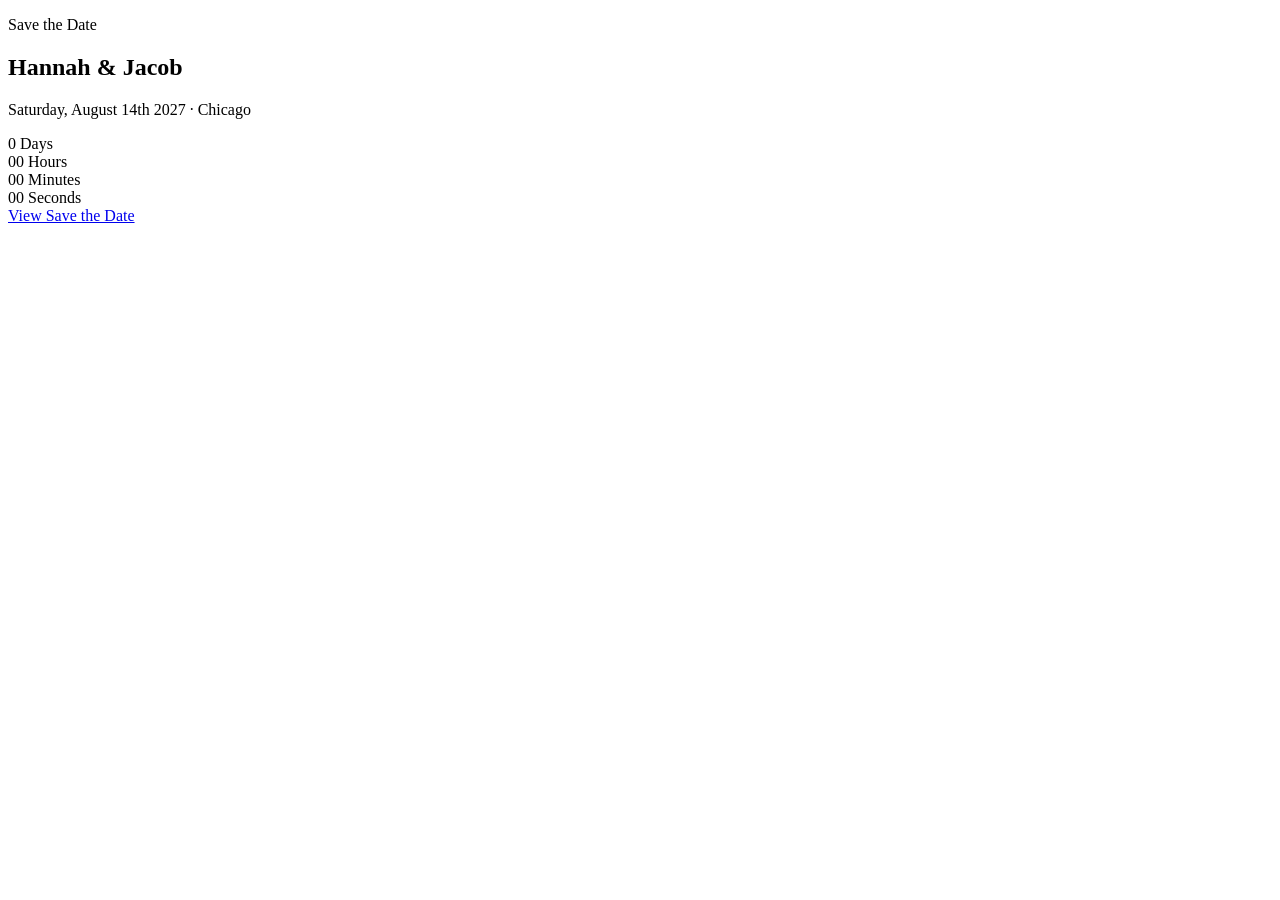
==== countdown/index.html @ 20e49d8c "hamnah" ====
<!DOCTYPE html>
<html lang="en">
  <head>
    <meta charset="UTF-8" />
    <meta name="viewport" content="width=device-width, initial-scale=1.0" />
    <title>Countdown | Hannah & Jacob</title>
    <link rel="preconnect" href="https://fonts.googleapis.com" />
    <link rel="preconnect" href="https://fonts.gstatic.com" crossorigin />
    <link
      href="https://fonts.googleapis.com/css2?family=Cormorant+Garamond:wght@400;500;600&family=Manrope:wght@400;500;600;700&display=swap"
      rel="stylesheet"
    />
    <link rel="stylesheet" href="./styles.css" />
  </head>
  <body>
    <main class="page-shell">
      <section class="hero-card">
        <p class="countdown-eyebrow">Save the Date</p>
        <h1 class="countdown-names">Hannah &amp; Jacob</h1>
        <p class="countdown-date">Saturday, August 14th 2027 &middot; Chicago</p>

        <div id="countdown" class="countdown" role="timer" aria-label="Time remaining until August 14, 2027">
          <div class="countdown-unit">
            <span class="countdown-value" data-unit="days">0</span>
            <span class="countdown-label">Days</span>
          </div>
          <div class="countdown-unit">
            <span class="countdown-value" data-unit="hours">00</span>
            <span class="countdown-label">Hours</span>
          </div>
          <div class="countdown-unit">
            <span class="countdown-value" data-unit="minutes">00</span>
            <span class="countdown-label">Minutes</span>
          </div>
          <div class="countdown-unit">
            <span class="countdown-value" data-unit="seconds">00</span>
            <span class="countdown-label">Seconds</span>
          </div>
        </div>

        <p id="countdown-arrived" class="countdown-arrived" hidden>
          The day is here.
        </p>

        <div class="actions">
          <a class="button button-primary" href="./save-the-date/">
            <span>View Save the Date</span>
          </a>
        </div>
      </section>
    </main>

    <script src="./countdown.js"></script>
  </body>
</html>
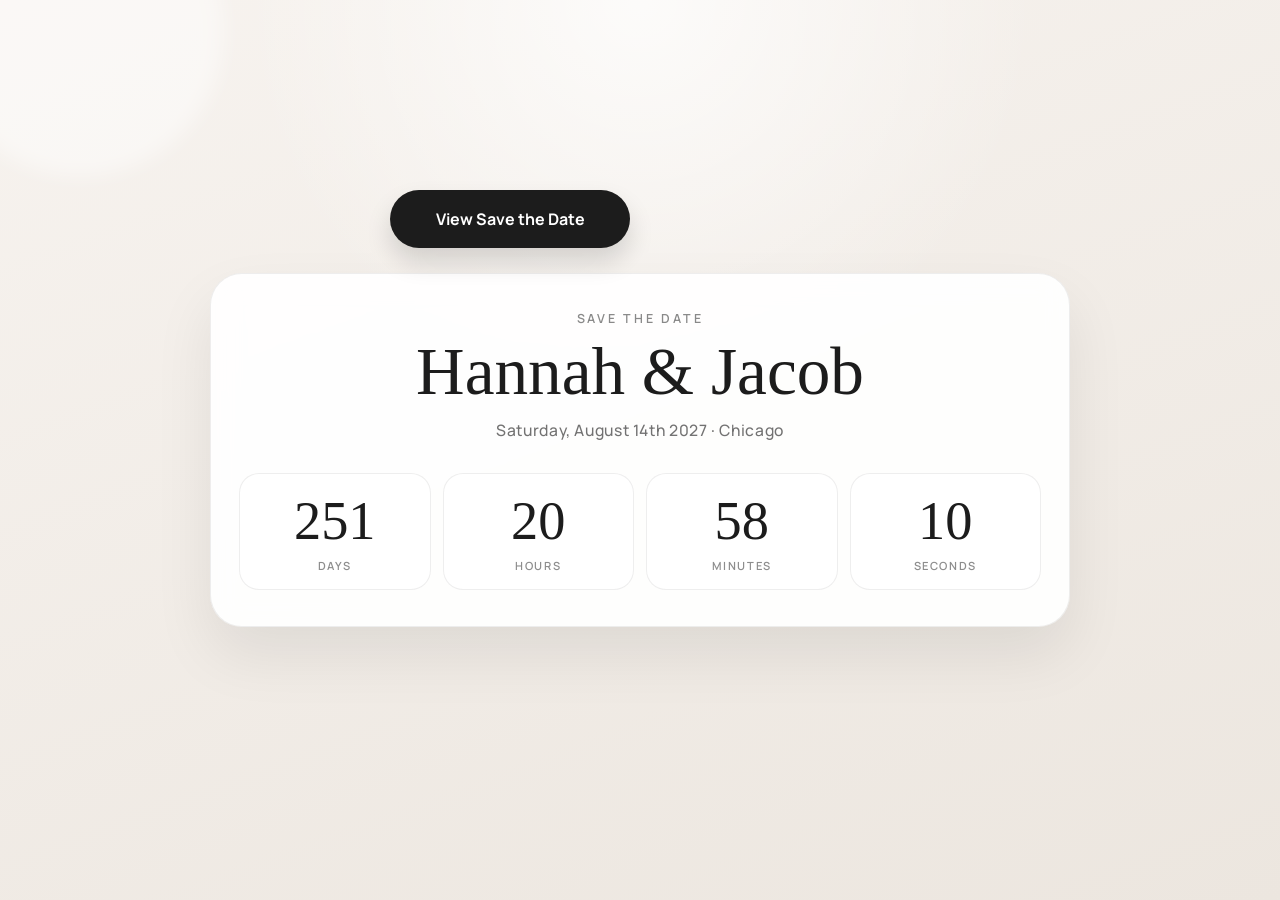
==== commit 15a211c9: "routing" ====
--- a/countdown/index.html
+++ b/countdown/index.html
@@ -10,7 +10,7 @@
       href="https://fonts.googleapis.com/css2?family=Cormorant+Garamond:wght@400;500;600&family=Manrope:wght@400;500;600;700&display=swap"
       rel="stylesheet"
     />
-    <link rel="stylesheet" href="./styles.css" />
+    <link rel="stylesheet" href="../styles.css" />
   </head>
   <body>
     <main class="page-shell">
@@ -43,7 +43,7 @@
         </p>
 
         <div class="actions">
-          <a class="button button-primary" href="./save-the-date/">
+          <a class="button button-primary" href="../save-the-date/">
             <span>View Save the Date</span>
           </a>
         </div>
--- a/styles.css
+++ b/styles.css
@@ -0,0 +1,244 @@
+:root {
+  --bg-top: #f7f3ef;
+  --bg-bottom: #ece6df;
+  --card: rgba(255, 255, 255, 0.92);
+  --card-border: rgba(38, 38, 38, 0.08);
+  --accent: #1c1c1c;
+  --accent-dark: #000000;
+  --shadow: 0 28px 60px rgba(0, 0, 0, 0.08);
+}
+
+* {
+  box-sizing: border-box;
+}
+
+body {
+  margin: 0;
+  min-height: 100vh;
+  font-family: "Manrope", sans-serif;
+  background:
+    radial-gradient(circle at top, rgba(255, 255, 255, 0.75), transparent 36%),
+    linear-gradient(160deg, var(--bg-top), var(--bg-bottom));
+}
+
+body::before,
+body::after {
+  content: "";
+  position: fixed;
+  border-radius: 50%;
+  pointer-events: none;
+  filter: blur(10px);
+}
+
+body::before {
+  top: -7rem;
+  left: -4rem;
+  width: 18rem;
+  height: 18rem;
+  background: rgba(255, 255, 255, 0.45);
+}
+/* 
+body::after {
+  right: -5rem;
+  bottom: -6rem;
+  width: 20rem;
+  height: 20rem;
+  background: rgba(194, 132, 95, 0.18);
+} */
+
+.page-shell {
+  min-height: 100vh;
+  display: grid;
+  place-items: center;
+  padding: 24px;
+}
+
+.hero-card {
+  width: min(100%, 860px);
+  padding: 28px 28px 36px;
+  text-align: center;
+  background: var(--card);
+  border: 1px solid var(--card-border);
+  border-radius: 32px;
+  box-shadow: var(--shadow);
+  backdrop-filter: blur(14px);
+  animation: rise 700ms ease-out both;
+}
+
+.save-the-date-image {
+  display: block;
+  width: 100%;
+  height: auto;
+  border-radius: 20px;
+}
+
+.countdown-eyebrow {
+  margin: 8px 0 0;
+  font-size: 0.78rem;
+  font-weight: 600;
+  letter-spacing: 0.22em;
+  text-transform: uppercase;
+  color: rgba(28, 28, 28, 0.52);
+}
+
+.countdown-names {
+  margin: 10px 0 0;
+  font-family: "Cormorant Garamond", serif;
+  font-size: clamp(2.4rem, 7vw, 4.2rem);
+  font-weight: 500;
+  line-height: 1.05;
+  color: var(--accent);
+}
+
+.countdown-date {
+  margin: 12px 0 0;
+  font-size: 0.98rem;
+  font-weight: 500;
+  letter-spacing: 0.04em;
+  color: rgba(28, 28, 28, 0.62);
+}
+
+.countdown {
+  display: grid;
+  grid-template-columns: repeat(4, minmax(0, 1fr));
+  gap: 12px;
+  margin-top: 32px;
+}
+
+.countdown-unit {
+  padding: 20px 8px 16px;
+  background: rgba(255, 255, 255, 0.72);
+  border: 1px solid var(--card-border);
+  border-radius: 20px;
+}
+
+.countdown-value {
+  display: block;
+  font-family: "Cormorant Garamond", serif;
+  font-size: clamp(2rem, 6vw, 3.4rem);
+  font-weight: 500;
+  line-height: 1;
+  color: var(--accent);
+}
+
+.countdown-label {
+  display: block;
+  margin-top: 10px;
+  font-size: 0.7rem;
+  font-weight: 600;
+  letter-spacing: 0.14em;
+  text-transform: uppercase;
+  color: rgba(28, 28, 28, 0.5);
+}
+
+.countdown-arrived {
+  margin: 32px 0 0;
+  font-family: "Cormorant Garamond", serif;
+  font-size: clamp(1.6rem, 4vw, 2.2rem);
+  font-weight: 500;
+  color: var(--accent);
+}
+
+.actions {
+  display: flex;
+  flex-wrap: wrap;
+  justify-content: center;
+  gap: 14px;
+  position: absolute;
+  left: calc(50% - 250px);
+  bottom: 378px;
+}
+
+.actions-2 {
+  display: flex;
+  flex-wrap: wrap;
+  justify-content: center;
+  gap: 14px;
+  position: absolute;
+  left: calc(50% - 100px);
+  bottom: 200px;
+}
+
+.button {
+  display: inline-flex;
+  align-items: center;
+  justify-content: center;
+  gap: 12px;
+  min-width: 240px;
+  min-height: 58px;
+  padding: 16px 24px;
+  border-radius: 999px;
+  text-decoration: none;
+  font-weight: 700;
+  transition:
+    transform 180ms ease,
+    box-shadow 180ms ease,
+    background-color 180ms ease,
+    color 180ms ease,
+    border-color 180ms ease;
+}
+
+.button-icon {
+  width: 18px;
+  height: 18px;
+  flex: 0 0 auto;
+}
+
+.button:hover {
+  transform: translateY(-2px);
+}
+
+.button-primary {
+  background: var(--accent);
+  color: #ffffff;
+  box-shadow: 0 14px 26px rgba(0, 0, 0, 0.14);
+}
+
+.button-primary:hover {
+  background: var(--accent-dark);
+}
+
+.button-secondary {
+  color: var(--accent-dark);
+  background: rgba(255, 255, 255, 0.84);
+  border: 1px solid rgba(0, 0, 0, 0.12);
+}
+
+.button-secondary:hover {
+  border-color: rgba(0, 0, 0, 0.24);
+  box-shadow: 0 14px 26px rgba(0, 0, 0, 0.08);
+}
+
+@keyframes rise {
+  from {
+    opacity: 0;
+    transform: translateY(24px);
+  }
+
+  to {
+    opacity: 1;
+    transform: translateY(0);
+  }
+}
+
+@media (max-width: 640px) {
+  .hero-card {
+    padding: 18px 18px 28px;
+    border-radius: 24px;
+  }
+
+  .countdown {
+    gap: 8px;
+    margin-top: 24px;
+  }
+
+  .countdown-unit {
+    padding: 14px 4px 12px;
+    border-radius: 16px;
+  }
+
+  .button {
+    width: 100%;
+    min-width: 0;
+  }
+}
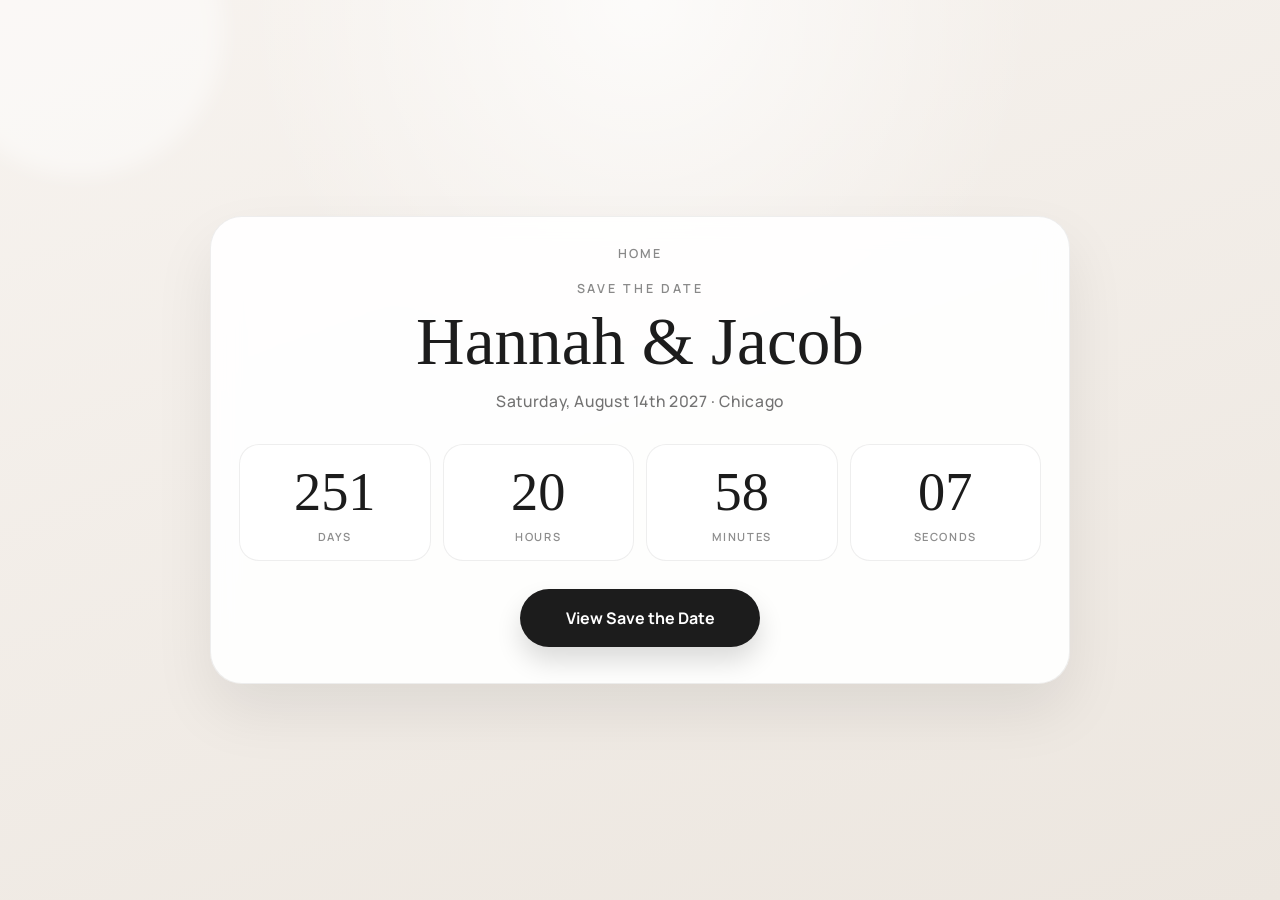
==== commit d216037c: "new stuff" ====
--- a/countdown/index.html
+++ b/countdown/index.html
@@ -15,6 +15,9 @@
   <body>
     <main class="page-shell">
       <section class="hero-card">
+        <nav class="site-nav" aria-label="Site">
+          <a class="nav-link" href="../">Home</a>
+        </nav>
         <p class="countdown-eyebrow">Save the Date</p>
         <h1 class="countdown-names">Hannah &amp; Jacob</h1>
         <p class="countdown-date">Saturday, August 14th 2027 &middot; Chicago</p>
--- a/styles.css
+++ b/styles.css
@@ -65,11 +65,53 @@
   animation: rise 700ms ease-out both;
 }
 
+.site-nav {
+  display: flex;
+  flex-wrap: wrap;
+  justify-content: center;
+  gap: 8px 20px;
+  margin: 0 0 18px;
+}
+
+.nav-link,
+.home-link {
+  display: inline-flex;
+  align-items: center;
+  gap: 8px;
+  margin: 0;
+  font-size: 0.78rem;
+  font-weight: 600;
+  letter-spacing: 0.16em;
+  text-transform: uppercase;
+  text-decoration: none;
+  color: rgba(28, 28, 28, 0.52);
+}
+
+.nav-link:hover,
+.home-link:hover {
+  color: var(--accent);
+}
+
+.home-photo {
+  display: block;
+  width: 100%;
+  height: auto;
+  margin-top: 22px;
+  border-radius: 20px;
+}
+
+.invite-art {
+  overflow: hidden;
+  width: 100%;
+  /* Crop the invitation just after the date so buttons can sit in normal flow. */
+  aspect-ratio: 1250 / 1500;
+  border-radius: 20px;
+}
+
 .save-the-date-image {
   display: block;
   width: 100%;
   height: auto;
-  border-radius: 20px;
 }
 
 .countdown-eyebrow {
@@ -144,19 +186,278 @@
   flex-wrap: wrap;
   justify-content: center;
   gap: 14px;
+  margin-top: 28px;
+}
+
+.invite-follow {
+  margin: 28px 0 0;
+  font-family: "Cormorant Garamond", serif;
+  font-size: clamp(1.2rem, 3.2vw, 1.7rem);
+  font-weight: 400;
+  letter-spacing: 0.03em;
+  color: var(--accent);
+}
+
+.address-cta {
+  margin-top: 24px;
+  padding: 24px 20px 22px;
+  border: 1px solid rgba(0, 0, 0, 0.12);
+  border-radius: 24px;
+  background: rgba(255, 255, 255, 0.72);
+  box-shadow: 0 16px 32px rgba(0, 0, 0, 0.06);
+}
+
+.address-cta-kicker {
+  margin: 0;
+  font-size: 0.74rem;
+  font-weight: 700;
+  letter-spacing: 0.18em;
+  text-transform: uppercase;
+  color: rgba(28, 28, 28, 0.52);
+}
+
+.address-cta-title {
+  margin: 8px 0 0;
+  font-family: "Cormorant Garamond", serif;
+  font-size: clamp(1.7rem, 4vw, 2.2rem);
+  font-weight: 500;
+  line-height: 1.15;
+  color: var(--accent);
+}
+
+.address-cta-copy {
+  margin: 10px auto 0;
+  max-width: 34em;
+  font-size: 0.98rem;
+  line-height: 1.55;
+  color: rgba(28, 28, 28, 0.62);
+}
+
+.address-cta-button {
+  width: 100%;
+  max-width: 420px;
+  margin-top: 18px;
+  animation: cta-pulse 2.4s ease-in-out infinite;
+}
+
+@keyframes cta-pulse {
+  0%,
+  100% {
+    box-shadow: 0 14px 26px rgba(0, 0, 0, 0.14);
+  }
+
+  50% {
+    box-shadow: 0 18px 34px rgba(0, 0, 0, 0.22);
+    transform: translateY(-1px);
+  }
+}
+
+@media (prefers-reduced-motion: reduce) {
+  .address-cta-button {
+    animation: none;
+  }
+}
+
+.page-shell-form {
+  place-items: start center;
+  padding-top: 36px;
+  padding-bottom: 48px;
+}
+
+.hero-card-form {
+  width: min(100%, 580px);
+}
+
+.form-title {
+  margin: 10px 0 0;
+  font-family: "Cormorant Garamond", serif;
+  font-size: clamp(2.1rem, 6vw, 3.2rem);
+  font-weight: 500;
+  line-height: 1.1;
+  color: var(--accent);
+}
+
+.form-intro {
+  margin: 12px 0 0;
+  font-size: 0.98rem;
+  line-height: 1.55;
+  color: rgba(28, 28, 28, 0.62);
+}
+
+.address-form {
+  display: grid;
+  gap: 16px;
+  margin-top: 28px;
+}
+
+.lookup-row {
+  display: grid;
+  grid-template-columns: minmax(0, 1fr) auto;
+  gap: 10px;
+  align-items: end;
+}
+
+.lookup-button {
+  width: auto;
+  min-width: 120px;
+  min-height: 52px;
+}
+
+.lookup-status,
+.party-summary,
+.choice-heading {
+  margin: 0;
+  text-align: left;
+  font-size: 0.95rem;
+  line-height: 1.5;
+  color: rgba(28, 28, 28, 0.62);
+}
+
+.party-heading {
+  margin: 8px 0 0;
+  font-family: "Cormorant Garamond", serif;
+  font-size: clamp(1.4rem, 4vw, 1.85rem);
+  font-weight: 500;
+  color: var(--accent);
+  text-align: left;
+}
+
+.choice-list,
+.party-details {
+  display: grid;
+  gap: 10px;
+}
+
+.choice-list[hidden],
+.party-details[hidden],
+#address-section[hidden] {
+  display: none;
+}
+
+.choice-card {
+  display: flex;
+  align-items: center;
+  gap: 12px;
+  padding: 14px 16px;
+  border: 1px solid rgba(0, 0, 0, 0.12);
+  border-radius: 16px;
+  background: rgba(255, 255, 255, 0.88);
+  text-align: left;
+  cursor: pointer;
+}
+
+.choice-card input {
+  width: 18px;
+  height: 18px;
+  flex: 0 0 auto;
+  accent-color: var(--accent);
+}
+
+.invite-list {
+  margin: 0;
+  padding: 16px 18px 16px 2.1rem;
+  border: 1px solid rgba(0, 0, 0, 0.12);
+  border-radius: 16px;
+  background: rgba(255, 255, 255, 0.88);
+  text-align: left;
+}
+
+.invite-list li {
+  margin: 0.35em 0;
+  font-size: 1.02rem;
+  font-weight: 600;
+  color: var(--accent);
+}
+
+.search-again {
+  justify-self: start;
+  padding: 0;
+  border: none;
+  background: none;
+  font: inherit;
+  font-size: 0.88rem;
+  font-weight: 600;
+  color: rgba(28, 28, 28, 0.55);
+  cursor: pointer;
+  text-decoration: underline;
+  text-underline-offset: 3px;
+}
+
+.search-again:hover {
+  color: var(--accent);
+}
+
+.field {
+  display: grid;
+  gap: 8px;
+  text-align: left;
+}
+
+.field-row {
+  display: grid;
+  grid-template-columns: minmax(0, 1.4fr) minmax(0, 1fr) minmax(0, 0.9fr);
+  gap: 12px;
+}
+
+.field-label {
+  font-size: 0.72rem;
+  font-weight: 600;
+  letter-spacing: 0.1em;
+  text-transform: uppercase;
+  color: rgba(28, 28, 28, 0.52);
+}
+
+.field-input,
+.field-textarea {
+  width: 100%;
+  min-height: 52px;
+  padding: 14px 16px;
+  border: 1px solid rgba(0, 0, 0, 0.12);
+  border-radius: 16px;
+  background: rgba(255, 255, 255, 0.88);
+  color: var(--accent);
+  font-family: inherit;
+  font-size: 1rem;
+}
+
+.field-textarea {
+  min-height: 96px;
+  resize: vertical;
+}
+
+.field-input:focus,
+.field-textarea:focus {
+  outline: 2px solid var(--accent);
+  outline-offset: 1px;
+}
+
+.honeypot {
   position: absolute;
-  left: calc(50% - 250px);
-  bottom: 378px;
-}
-
-.actions-2 {
-  display: flex;
-  flex-wrap: wrap;
+  width: 1px;
+  height: 1px;
+  overflow: hidden;
+  clip: rect(0, 0, 0, 0);
+}
+
+.form-error {
+  margin: 0;
+  font-size: 0.92rem;
+  font-weight: 600;
+  color: #8a2b2b;
+}
+
+.form-success .actions {
   justify-content: center;
-  gap: 14px;
-  position: absolute;
-  left: calc(50% - 100px);
-  bottom: 200px;
+}
+
+.address-form .button {
+  width: 100%;
+  margin-top: 4px;
+}
+
+.address-form .lookup-button {
+  width: auto;
+  margin-top: 0;
 }
 
 .button {
@@ -167,9 +468,13 @@
   min-width: 240px;
   min-height: 58px;
   padding: 16px 24px;
+  border: none;
   border-radius: 999px;
   text-decoration: none;
+  font-family: inherit;
+  font-size: 1rem;
   font-weight: 700;
+  cursor: pointer;
   transition:
     transform 180ms ease,
     box-shadow 180ms ease,
@@ -178,6 +483,13 @@
     border-color 180ms ease;
 }
 
+.button:disabled,
+.button:disabled:hover {
+  opacity: 0.65;
+  cursor: wait;
+  transform: none;
+}
+
 .button-icon {
   width: 18px;
   height: 18px;
@@ -241,4 +553,13 @@
     width: 100%;
     min-width: 0;
   }
-}
+
+  .field-row,
+  .lookup-row {
+    grid-template-columns: 1fr;
+  }
+
+  .address-form .lookup-button {
+    width: 100%;
+  }
+}
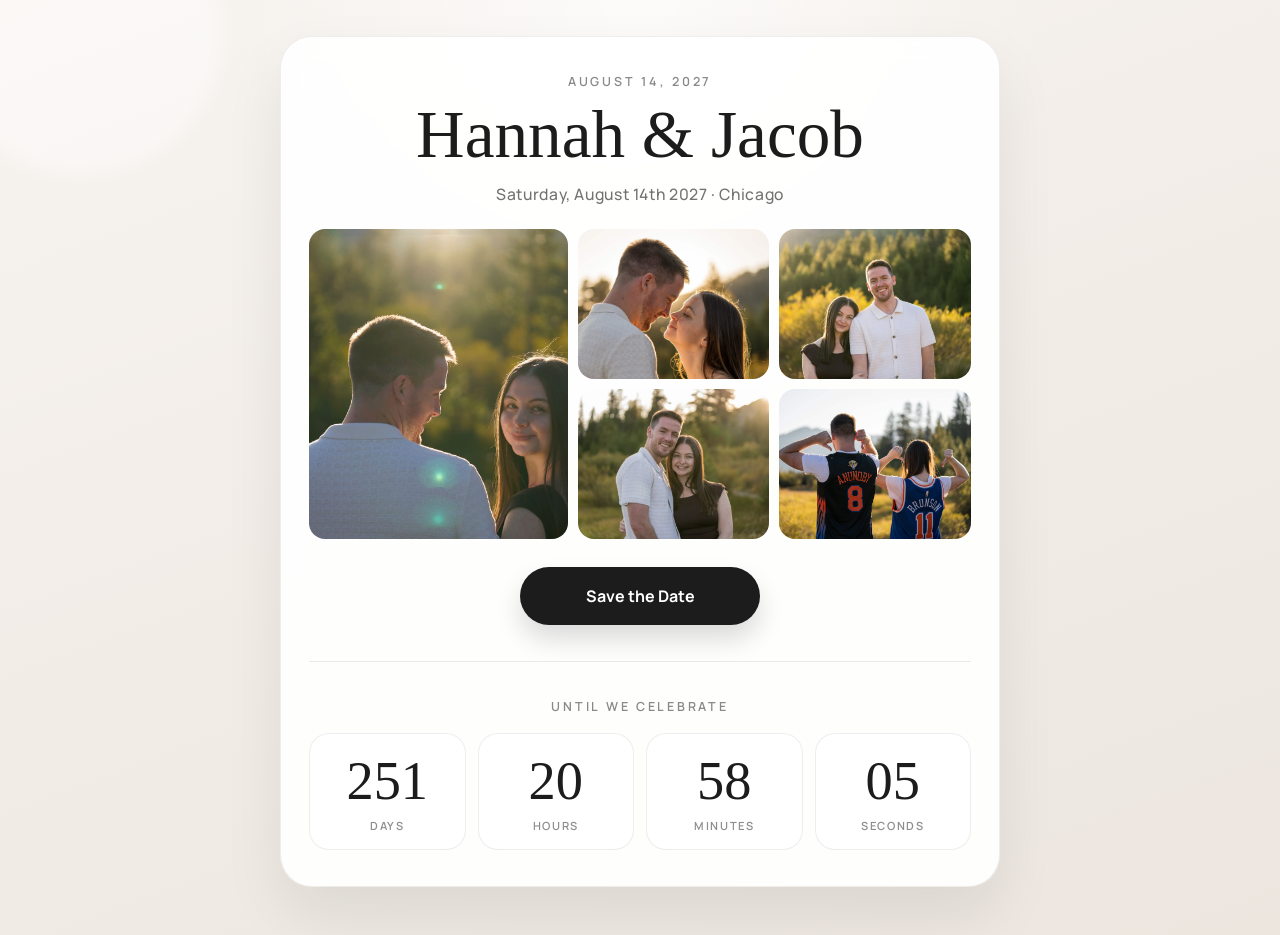
==== commit b219431f: "changes" ====
--- a/countdown/index.html
+++ b/countdown/index.html
@@ -4,55 +4,15 @@
     <meta charset="UTF-8" />
     <meta name="viewport" content="width=device-width, initial-scale=1.0" />
     <title>Countdown | Hannah & Jacob</title>
-    <link rel="preconnect" href="https://fonts.googleapis.com" />
-    <link rel="preconnect" href="https://fonts.gstatic.com" crossorigin />
-    <link
-      href="https://fonts.googleapis.com/css2?family=Cormorant+Garamond:wght@400;500;600&family=Manrope:wght@400;500;600;700&display=swap"
-      rel="stylesheet"
-    />
-    <link rel="stylesheet" href="../styles.css" />
+    <link rel="canonical" href="../#countdown-section" />
+    <meta http-equiv="refresh" content="0; url=../#countdown-section" />
+    <script>
+      location.replace("../#countdown-section");
+    </script>
   </head>
   <body>
-    <main class="page-shell">
-      <section class="hero-card">
-        <nav class="site-nav" aria-label="Site">
-          <a class="nav-link" href="../">Home</a>
-        </nav>
-        <p class="countdown-eyebrow">Save the Date</p>
-        <h1 class="countdown-names">Hannah &amp; Jacob</h1>
-        <p class="countdown-date">Saturday, August 14th 2027 &middot; Chicago</p>
-
-        <div id="countdown" class="countdown" role="timer" aria-label="Time remaining until August 14, 2027">
-          <div class="countdown-unit">
-            <span class="countdown-value" data-unit="days">0</span>
-            <span class="countdown-label">Days</span>
-          </div>
-          <div class="countdown-unit">
-            <span class="countdown-value" data-unit="hours">00</span>
-            <span class="countdown-label">Hours</span>
-          </div>
-          <div class="countdown-unit">
-            <span class="countdown-value" data-unit="minutes">00</span>
-            <span class="countdown-label">Minutes</span>
-          </div>
-          <div class="countdown-unit">
-            <span class="countdown-value" data-unit="seconds">00</span>
-            <span class="countdown-label">Seconds</span>
-          </div>
-        </div>
-
-        <p id="countdown-arrived" class="countdown-arrived" hidden>
-          The day is here.
-        </p>
-
-        <div class="actions">
-          <a class="button button-primary" href="../save-the-date/">
-            <span>View Save the Date</span>
-          </a>
-        </div>
-      </section>
-    </main>
-
-    <script src="./countdown.js"></script>
+    <p>
+      <a href="../#countdown-section">Continue to the countdown</a>
+    </p>
   </body>
 </html>
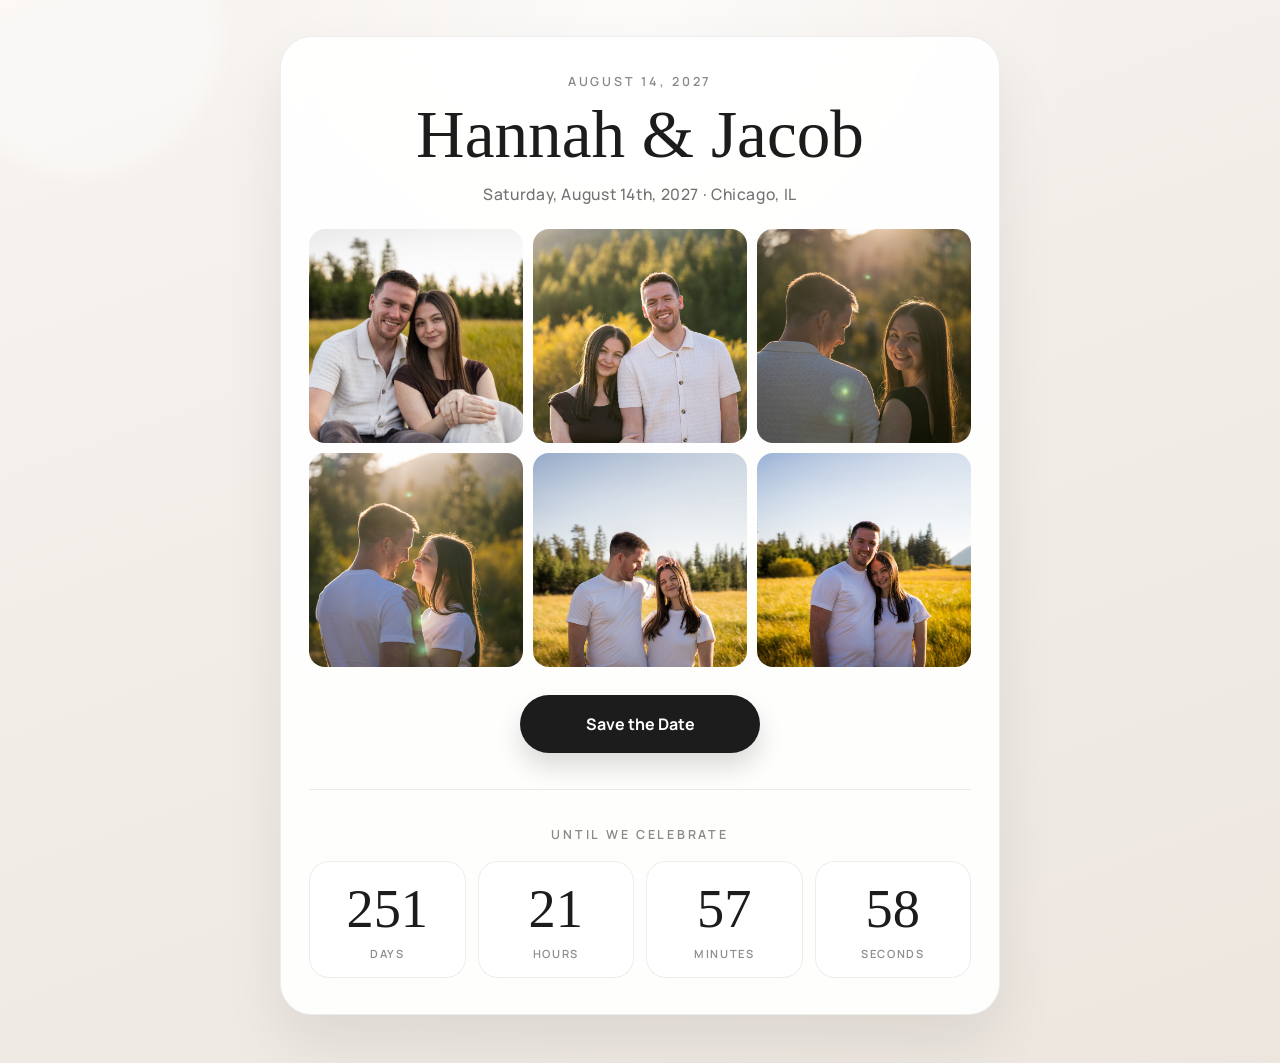
==== commit 4071d008: "favicon" ====
--- a/countdown/index.html
+++ b/countdown/index.html
@@ -4,6 +4,10 @@
     <meta charset="UTF-8" />
     <meta name="viewport" content="width=device-width, initial-scale=1.0" />
     <title>Countdown | Hannah & Jacob</title>
+    <link rel="apple-touch-icon" sizes="180x180" href="/apple-touch-icon.png" />
+    <link rel="icon" type="image/png" sizes="32x32" href="/favicon-32x32.png" />
+    <link rel="icon" type="image/png" sizes="16x16" href="/favicon-16x16.png" />
+    <link rel="manifest" href="/site.webmanifest" />
     <link rel="canonical" href="../#countdown-section" />
     <meta http-equiv="refresh" content="0; url=../#countdown-section" />
     <script>
